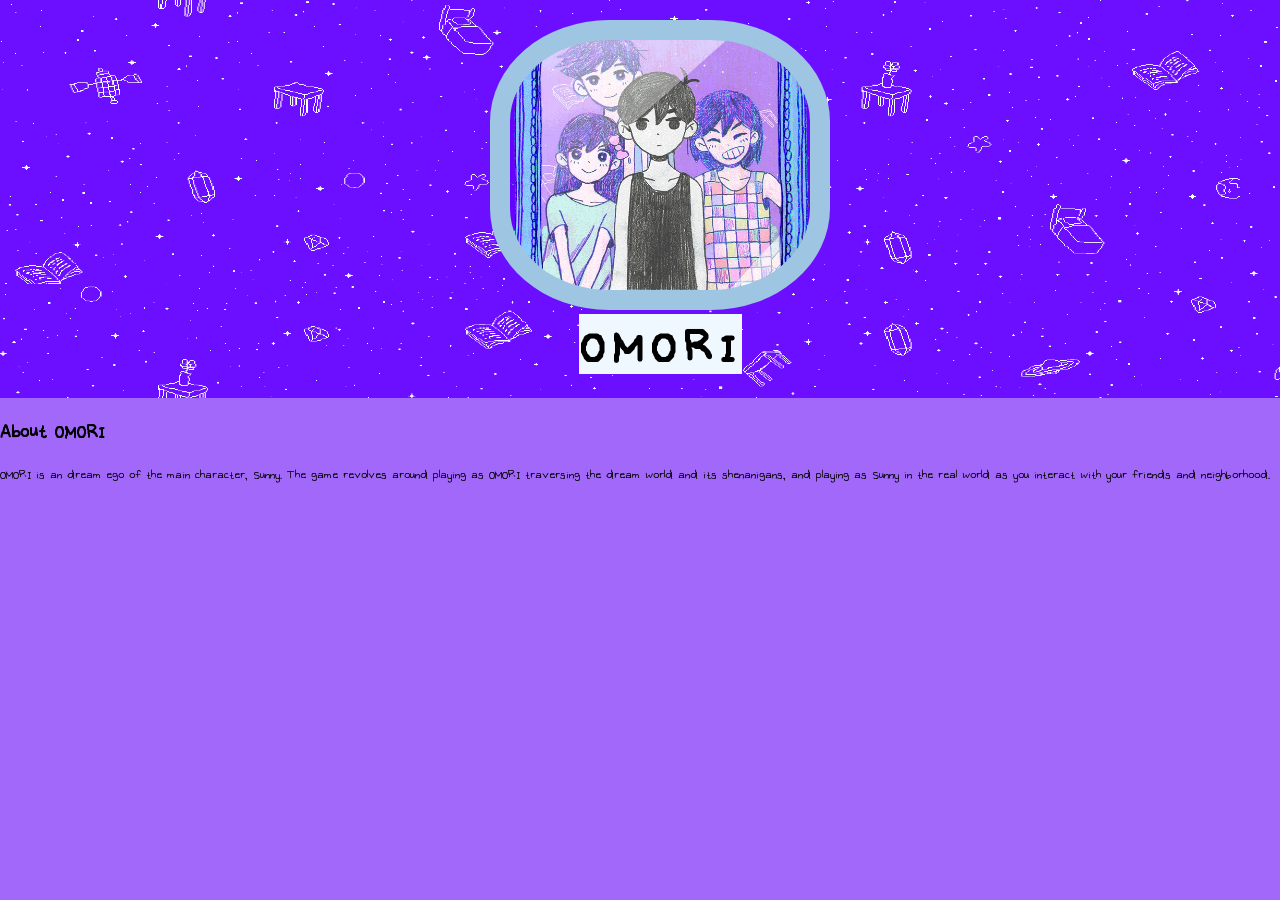
==== index.html @ a3dac0f2 "Added background animation! Still needs a bit of tweaking. Added h2 for about as well" ====
<!DOCTYPE html>
<html>
<head>
    <meta charset="UTF-8">
    <meta name="viewport" content="width=device-width, initial-scale=1.0">
    <title>OMORI</title>
    <link rel="icon" href="./img/omori-title-screen.png">
    <link rel="stylesheet" href="./css/style.css?v=2">
</head>
<body>

    <!-- header -->
     <header>
        <div class="pfp"></div>
        <h1>OMORI</h1>

     </header>
    <!-- main -->
     <main>
        <h2>About OMORI</h2>
        <p>OMORI is an dream ego of the main character, Sunny. The game revolves around playing as OMORI traversing the dream world and its shenanigans, and playing as Sunny in the real world as you interact with your friends and neighborhood.</p>


     </main>
    <!-- footer -->
     <footer>




     </footer>
    
</body>
</html>
---- css/style.css ----
@font-face {
    font-family: 'OMORI-2';
    src: url(../fonts/OMORI_GAME2.ttf);
}

body {
    background-color: #a168f9;
    font-family: 'OMORI-2';
}
html, body {
    margin: 0;
    padding: 0;
}

header {
    text-align: center;
    background-color: #c8a4e9;
    padding: 20px;
    background: url('./../img/omori-starry-background.png') repeat 0 0;
    background-repeat: round;
    animation: animate-bg 30s infinite linear normal;
    animation-fill-mode: forwards; /* Makes it so animation doesn't jump back to beginning. */
    background-size: auto 130%;
    height: 100%;
    width: 100%;
}

@keyframes animate-bg {
    from {background-position: 0 0;}
    to {background-position: 2560px 1080px;}
}

header .pfp {
    width: 300px;
    height: 250px;
    border: 20px solid #9ec5e2;
    border-radius: 35%;
    background-image: url('./../img/omori-mirror-friends.webp');
    background-repeat: no-repeat;
    background-position: center center; /* X Y value */
    background-size: cover;
    margin: 0 auto;
}

header h1 {
    font-size: 60px;
    letter-spacing: 8px;
    margin: 10px 0 20px 0;
    display: inline;
    background-color: aliceblue;
}
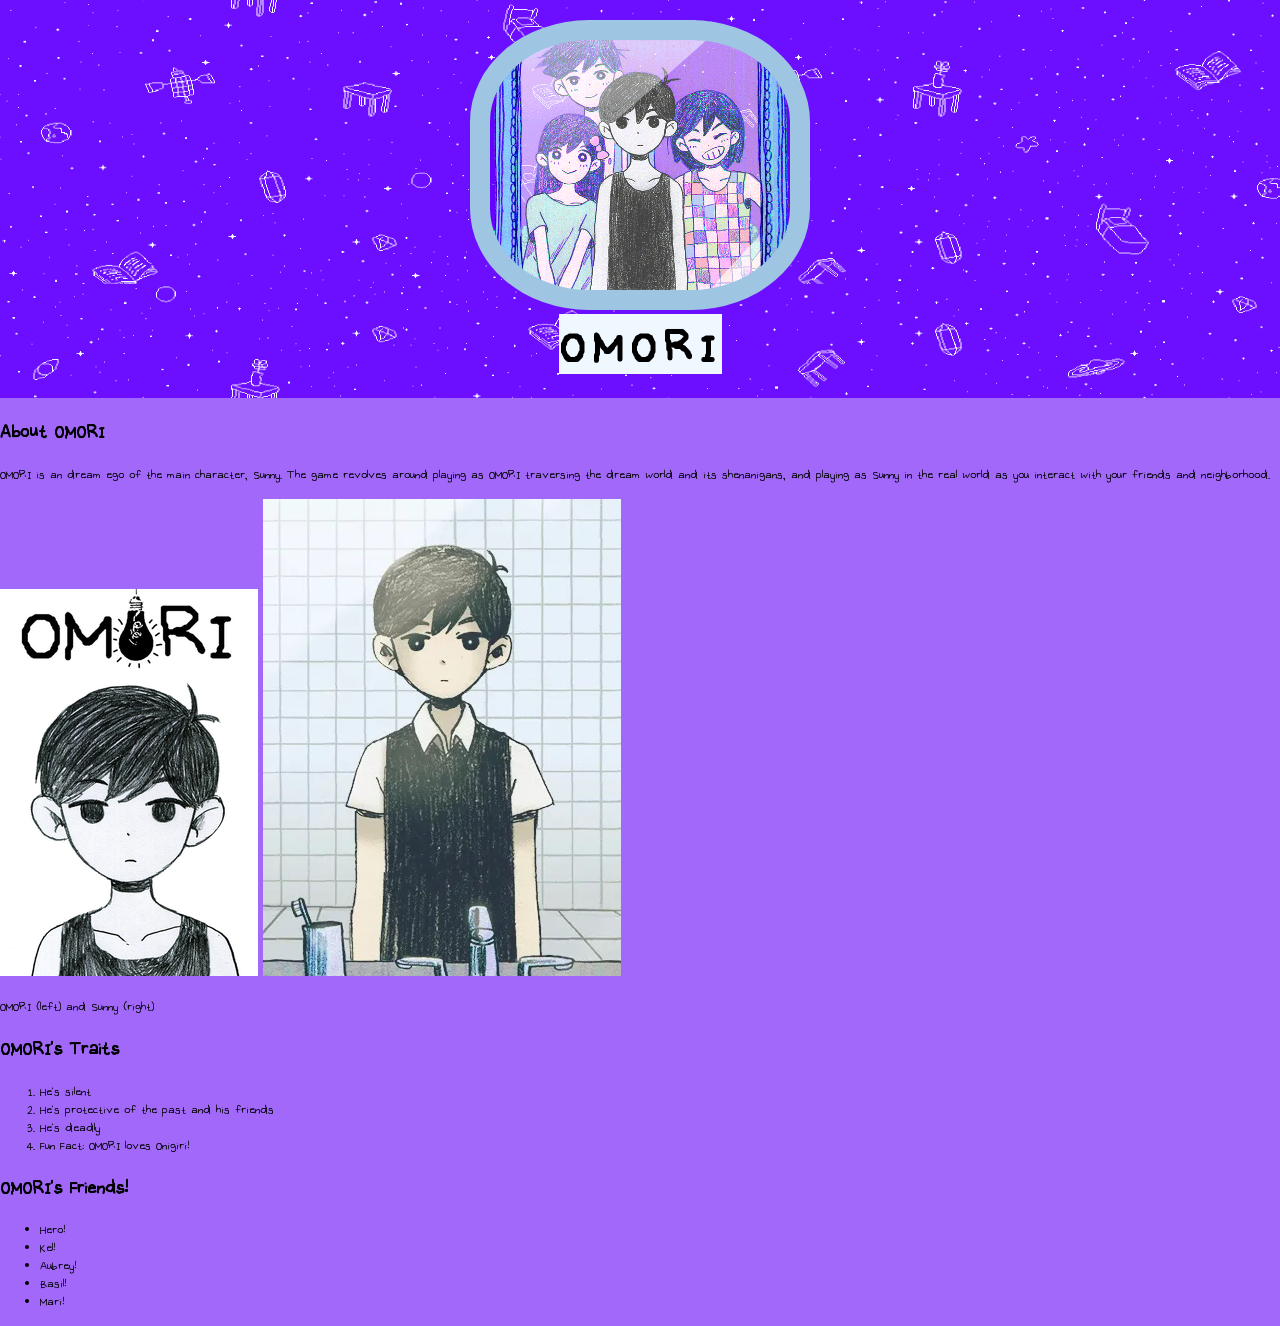
==== commit 86235800: "Main body progress!" ====
--- a/index.html
+++ b/index.html
@@ -19,7 +19,24 @@
      <main>
         <h2>About OMORI</h2>
         <p>OMORI is an dream ego of the main character, Sunny. The game revolves around playing as OMORI traversing the dream world and its shenanigans, and playing as Sunny in the real world as you interact with your friends and neighborhood.</p>
-
+        <img src="./img/omori-screen.jpg" alt="Image of OMORI">
+        <img src="./img/sunny-bathroom.webp" alt="Image of Sunny">
+        <p class="caption">OMORI (left) and Sunny (right)</p>
+        <h2>OMORI&rsquo;s Traits</h2>
+        <ol>
+            <li>He&rsquo;s silent</li>
+            <li>He&rsquo;s protective of the past and his friends</li>
+            <li>He&rsquo;s deadly</li>
+            <li>Fun Fact: OMORI loves Onigiri!</li>
+        </ol>
+        <h2>OMORI&rsquo;s Friends!</h2>
+        <ul>
+            <li>Hero!</li>
+            <li>Kel!</li>
+            <li>Aubrey!</li>
+            <li>Basil!</li>
+            <li>Mari!</li>
+        </ul>
 
      </main>
     <!-- footer -->
--- a/css/style.css
+++ b/css/style.css
@@ -21,8 +21,6 @@
     animation: animate-bg 30s infinite linear normal;
     animation-fill-mode: forwards; /* Makes it so animation doesn't jump back to beginning. */
     background-size: auto 130%;
-    height: 100%;
-    width: 100%;
 }
 
 @keyframes animate-bg {
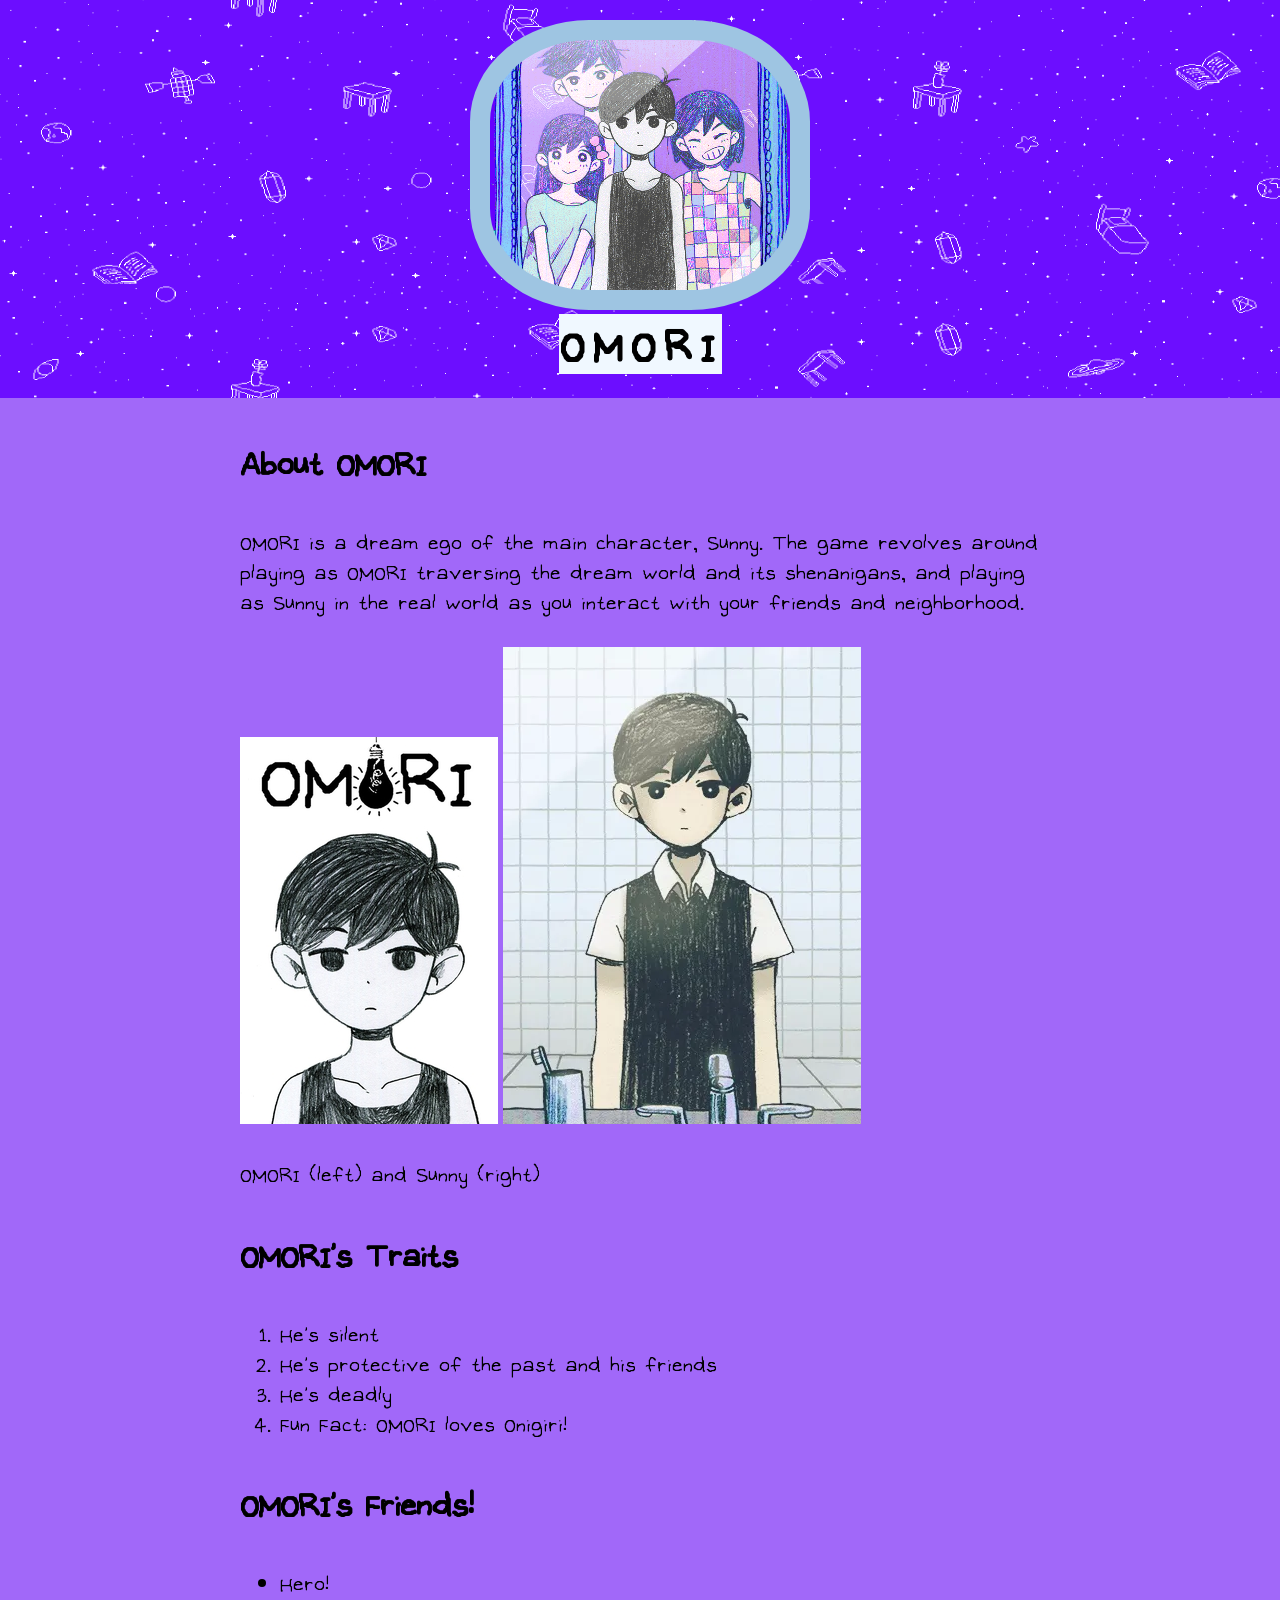
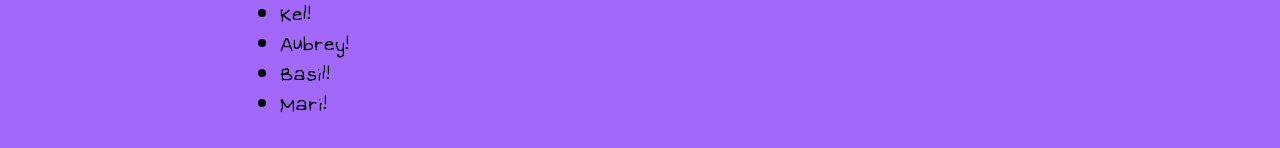
==== commit a0ba5414: "Updated p, h2, and a few other style and body related things!" ====
--- a/index.html
+++ b/index.html
@@ -18,7 +18,7 @@
     <!-- main -->
      <main>
         <h2>About OMORI</h2>
-        <p>OMORI is an dream ego of the main character, Sunny. The game revolves around playing as OMORI traversing the dream world and its shenanigans, and playing as Sunny in the real world as you interact with your friends and neighborhood.</p>
+        <p>OMORI is a dream ego of the main character, Sunny. The game revolves around playing as OMORI traversing the dream world and its shenanigans, and playing as Sunny in the real world as you interact with your friends and neighborhood.</p>
         <img src="./img/omori-screen.jpg" alt="Image of OMORI">
         <img src="./img/sunny-bathroom.webp" alt="Image of Sunny">
         <p class="caption">OMORI (left) and Sunny (right)</p>
--- a/css/style.css
+++ b/css/style.css
@@ -7,9 +7,15 @@
     background-color: #a168f9;
     font-family: 'OMORI-2';
 }
+
 html, body {
     margin: 0;
     padding: 0;
+}
+
+p, ul, ol {
+    font-size: 30px;
+    line-height: 30px;
 }
 
 header {
@@ -46,4 +52,17 @@
     margin: 10px 0 20px 0;
     display: inline;
     background-color: aliceblue;
+}
+
+h2 {
+    font-size: 46px;
+}
+
+main {
+    width: 800px;
+    margin: 0 auto;
+}
+
+main img {
+    max-width: 100%;
 }
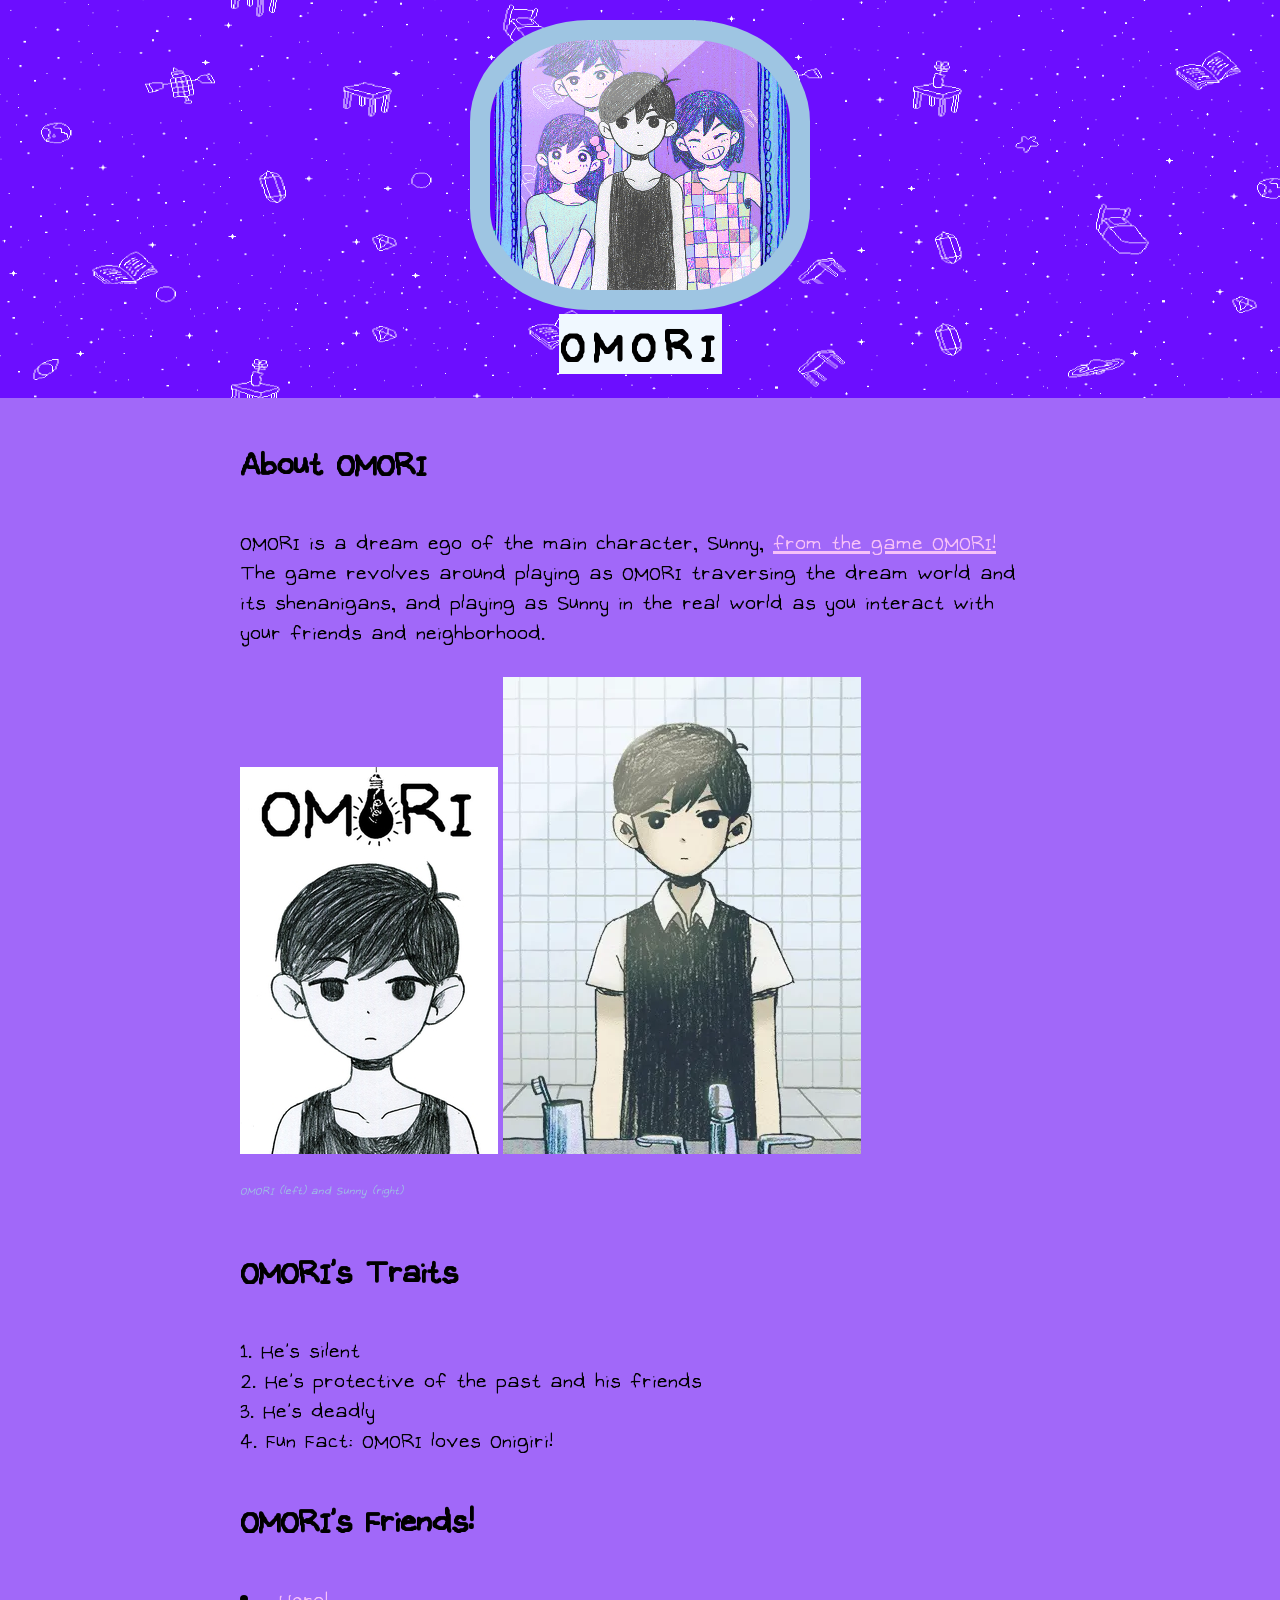
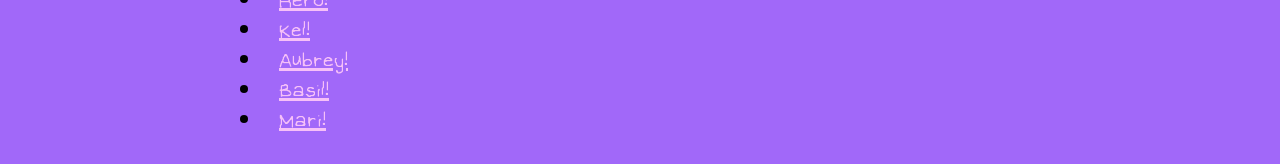
==== commit f0adebc7: "Finished First Wave Creation of Main Section" ====
--- a/index.html
+++ b/index.html
@@ -18,7 +18,7 @@
     <!-- main -->
      <main>
         <h2>About OMORI</h2>
-        <p>OMORI is a dream ego of the main character, Sunny. The game revolves around playing as OMORI traversing the dream world and its shenanigans, and playing as Sunny in the real world as you interact with your friends and neighborhood.</p>
+        <p>OMORI is a dream ego of the main character, Sunny, <a href="https://www.omori-game.com/en">from the game OMORI!</a> The game revolves around playing as OMORI traversing the dream world and its shenanigans, and playing as Sunny in the real world as you interact with your friends and neighborhood.</p>
         <img src="./img/omori-screen.jpg" alt="Image of OMORI">
         <img src="./img/sunny-bathroom.webp" alt="Image of Sunny">
         <p class="caption">OMORI (left) and Sunny (right)</p>
@@ -31,11 +31,11 @@
         </ol>
         <h2>OMORI&rsquo;s Friends!</h2>
         <ul>
-            <li>Hero!</li>
-            <li>Kel!</li>
-            <li>Aubrey!</li>
-            <li>Basil!</li>
-            <li>Mari!</li>
+            <li><a href="https://omori.fandom.com/wiki/HERO">Hero!</a></li>
+            <li><a href="https://omori.fandom.com/wiki/KEL">Kel!</a></li>
+            <li><a href="https://omori.fandom.com/wiki/AUBREY">Aubrey!</a></li>
+            <li><a href="https://omori.fandom.com/wiki/BASIL">Basil!</a></li>
+            <li><a href="https://www.youtube.com/watch?v=R74B4pTqywM">Mari!</a></li>
         </ul>
 
      </main>
--- a/css/style.css
+++ b/css/style.css
@@ -16,6 +16,33 @@
 p, ul, ol {
     font-size: 30px;
     line-height: 30px;
+}
+
+ul, ol{
+    padding: 0;
+    list-style-position: inside;
+}
+
+a{
+    color: rgb(246,192,248);
+}
+
+a:hover{
+    color: rgb(158, 197, 226)
+}
+
+a:active{
+    color: rgb(202, 139, 221)
+}
+
+a:visited{
+    color: rgb(187, 194, 199)
+}
+
+p.caption{
+    font-size: 16px;
+    color: rgb(158, 197, 226);
+    font-style: oblique;
 }
 
 header {
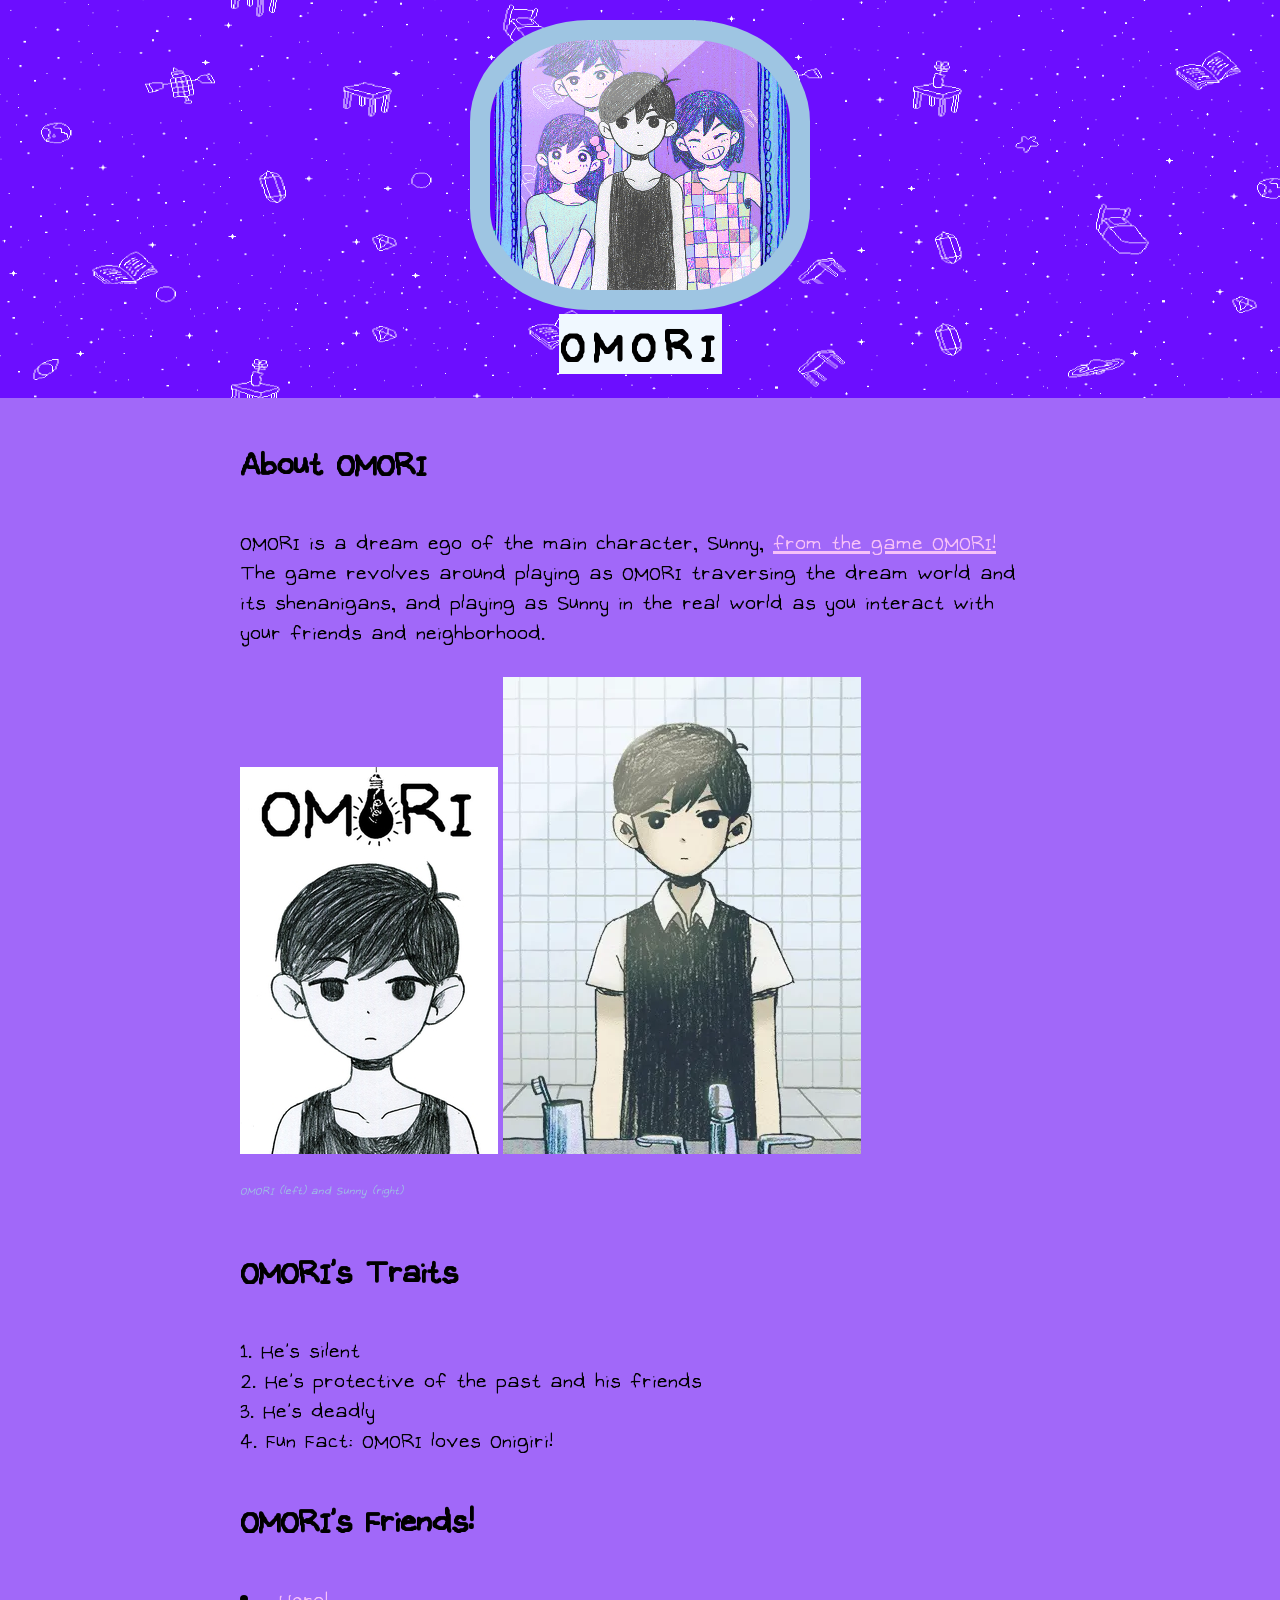
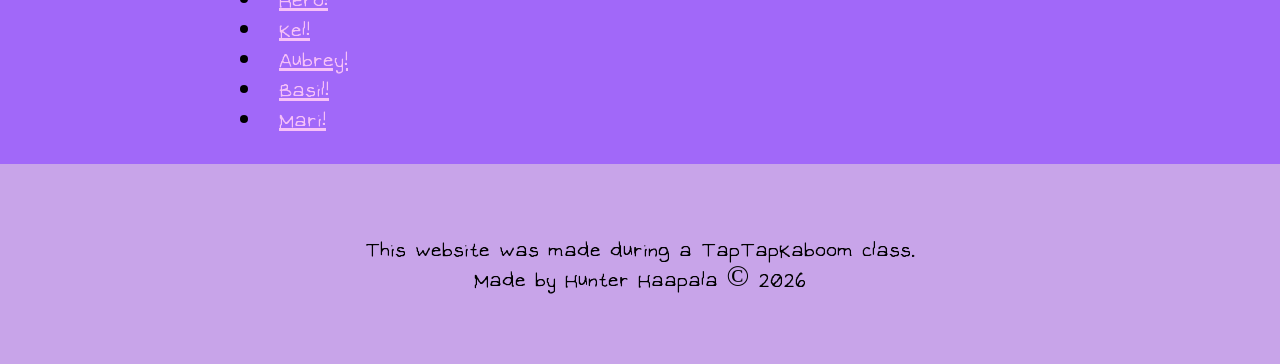
==== commit 1b65bd20: "Footer added!" ====
--- a/index.html
+++ b/index.html
@@ -31,19 +31,19 @@
         </ol>
         <h2>OMORI&rsquo;s Friends!</h2>
         <ul>
-            <li><a href="https://omori.fandom.com/wiki/HERO">Hero!</a></li>
-            <li><a href="https://omori.fandom.com/wiki/KEL">Kel!</a></li>
-            <li><a href="https://omori.fandom.com/wiki/AUBREY">Aubrey!</a></li>
-            <li><a href="https://omori.fandom.com/wiki/BASIL">Basil!</a></li>
-            <li><a href="https://www.youtube.com/watch?v=R74B4pTqywM">Mari!</a></li>
+            <li><a href="https://omori.fandom.com/wiki/HERO" target ="_blank">Hero!</a></li>
+            <li><a href="https://omori.fandom.com/wiki/KEL" target ="_blank">Kel!</a></li>
+            <li><a href="https://omori.fandom.com/wiki/AUBREY" target ="_blank">Aubrey!</a></li>
+            <li><a href="https://omori.fandom.com/wiki/BASIL" target ="_blank">Basil!</a></li>
+            <li><a href="https://www.youtube.com/watch?v=R74B4pTqywM" target ="_blank">Mari!</a></li>
         </ul>
 
      </main>
     <!-- footer -->
      <footer>
-
-
-
+        <div class="content">
+            <p>This website was made during a TapTapKaboom class. <br>Made by Hunter Haapala &copy; 2026</p>
+        </div>
 
      </footer>
     
--- a/css/style.css
+++ b/css/style.css
@@ -92,4 +92,15 @@
 
 main img {
     max-width: 100%;
+}
+
+footer{
+    background-color: rgb(200,164,233);
+    padding: 40px;
+    text-align: center;
+}
+
+footer .content{
+    width: 800px;
+    margin: 0 auto;
 }
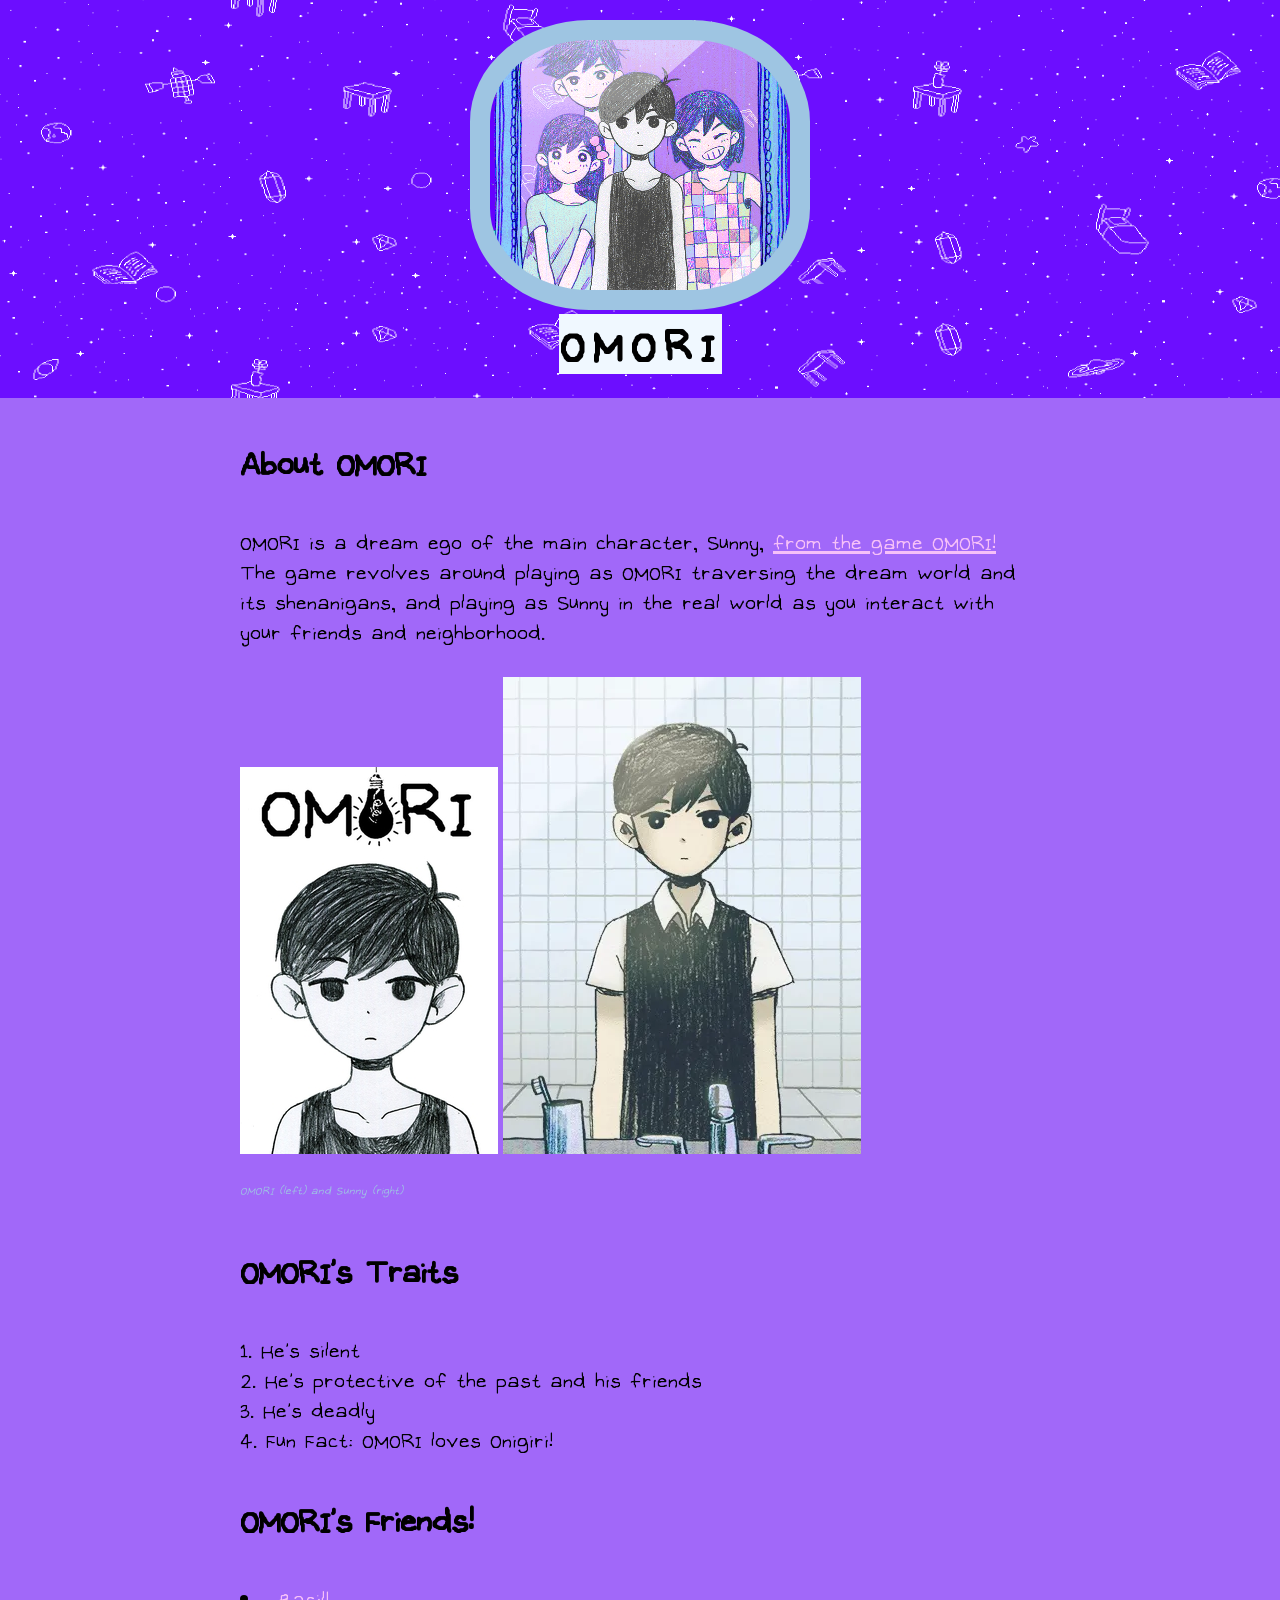
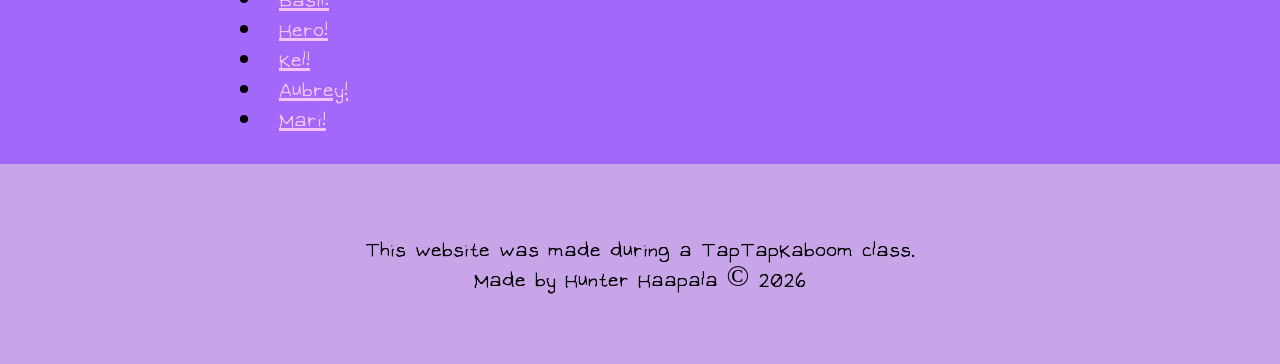
==== commit fef05088: "Moved Basil link" ====
--- a/index.html
+++ b/index.html
@@ -2,7 +2,7 @@
 <html>
 <head>
     <meta charset="UTF-8">
-    <meta name="viewport" content="width=device-width, initial-scale=1.0">
+    <meta name="viewport" content="width=device-width, initial-scale=1.0, user-scalable=no">
     <title>OMORI</title>
     <link rel="icon" href="./img/omori-title-screen.png">
     <link rel="stylesheet" href="./css/style.css?v=2">
@@ -31,10 +31,10 @@
         </ol>
         <h2>OMORI&rsquo;s Friends!</h2>
         <ul>
+            <li><a href="./basil.html" target ="_blank">Basil!</a></li>
             <li><a href="https://omori.fandom.com/wiki/HERO" target ="_blank">Hero!</a></li>
             <li><a href="https://omori.fandom.com/wiki/KEL" target ="_blank">Kel!</a></li>
             <li><a href="https://omori.fandom.com/wiki/AUBREY" target ="_blank">Aubrey!</a></li>
-            <li><a href="https://omori.fandom.com/wiki/BASIL" target ="_blank">Basil!</a></li>
             <li><a href="https://www.youtube.com/watch?v=R74B4pTqywM" target ="_blank">Mari!</a></li>
         </ul>
 
--- a/css/style.css
+++ b/css/style.css
@@ -5,6 +5,11 @@
 
 body {
     background-color: #a168f9;
+    font-family: 'OMORI-2';
+}
+
+.rwbody {
+    background-color: #E7C29D;
     font-family: 'OMORI-2';
 }
 
@@ -24,19 +29,29 @@
 }
 
 a{
-    color: rgb(246,192,248);
+    color: rgb(246,192,248)
+}
+
+a.linkb{
+    color: rgb(254,251,255)
 }
 
 a:hover{
     color: rgb(158, 197, 226)
 }
 
+a.linkb:hover{
+    color: rgb(202, 139, 221)
+}
 a:active{
     color: rgb(202, 139, 221)
 }
 
 a:visited{
     color: rgb(187, 194, 199)
+}
+a.linkb:visited{
+    color: #000000;
 }
 
 p.caption{
@@ -45,11 +60,28 @@
     font-style: oblique;
 }
 
+p.basilcaption{
+    font-size: 16px;
+    color: #F3F3F3;
+    font-style: oblique;
+}
+
 header {
     text-align: center;
     background-color: #c8a4e9;
     padding: 20px;
     background: url('./../img/omori-starry-background.png') repeat 0 0;
+    background-repeat: round;
+    animation: animate-bg 30s infinite linear normal;
+    animation-fill-mode: forwards; /* Makes it so animation doesn't jump back to beginning. */
+    background-size: auto 130%;
+}
+
+.realworld {
+    text-align: center;
+    background-color: #c8a4e9;
+    padding: 20px;
+    background: url('./../img/rw-background.jpg') repeat 0 0;
     background-repeat: round;
     animation: animate-bg 30s infinite linear normal;
     animation-fill-mode: forwards; /* Makes it so animation doesn't jump back to beginning. */
@@ -73,6 +105,13 @@
     margin: 0 auto;
 }
 
+header .pfp.basil {
+    background-image: url('./../img/Basil-Sunny.webp');
+    background-position: center center; /* X Y value */
+    background-size: cover;
+    border-color: #FFEEC0;
+}
+
 header h1 {
     font-size: 60px;
     letter-spacing: 8px;
@@ -85,22 +124,42 @@
     font-size: 46px;
 }
 
+@media (max-width: 600px) {
+    h2 {
+        font-size: 40px;
+    }
+}
+
 main {
-    width: 800px;
+    max-width: 800px;
     margin: 0 auto;
+    padding: 0 20px;
 }
 
 main img {
     max-width: 100%;
 }
 
+/* footer */
 footer{
     background-color: rgb(200,164,233);
     padding: 40px;
     text-align: center;
 }
 
+.footerb{
+    background-color: #FFEEC0;
+    padding: 40px;
+    text-align: center;
+}
+
 footer .content{
-    width: 800px;
+    max-width: 800px;
     margin: 0 auto;
+}
+
+@media (max-width: 600px) {
+    footer p{
+        font-size: 16px;
+    }
 }
